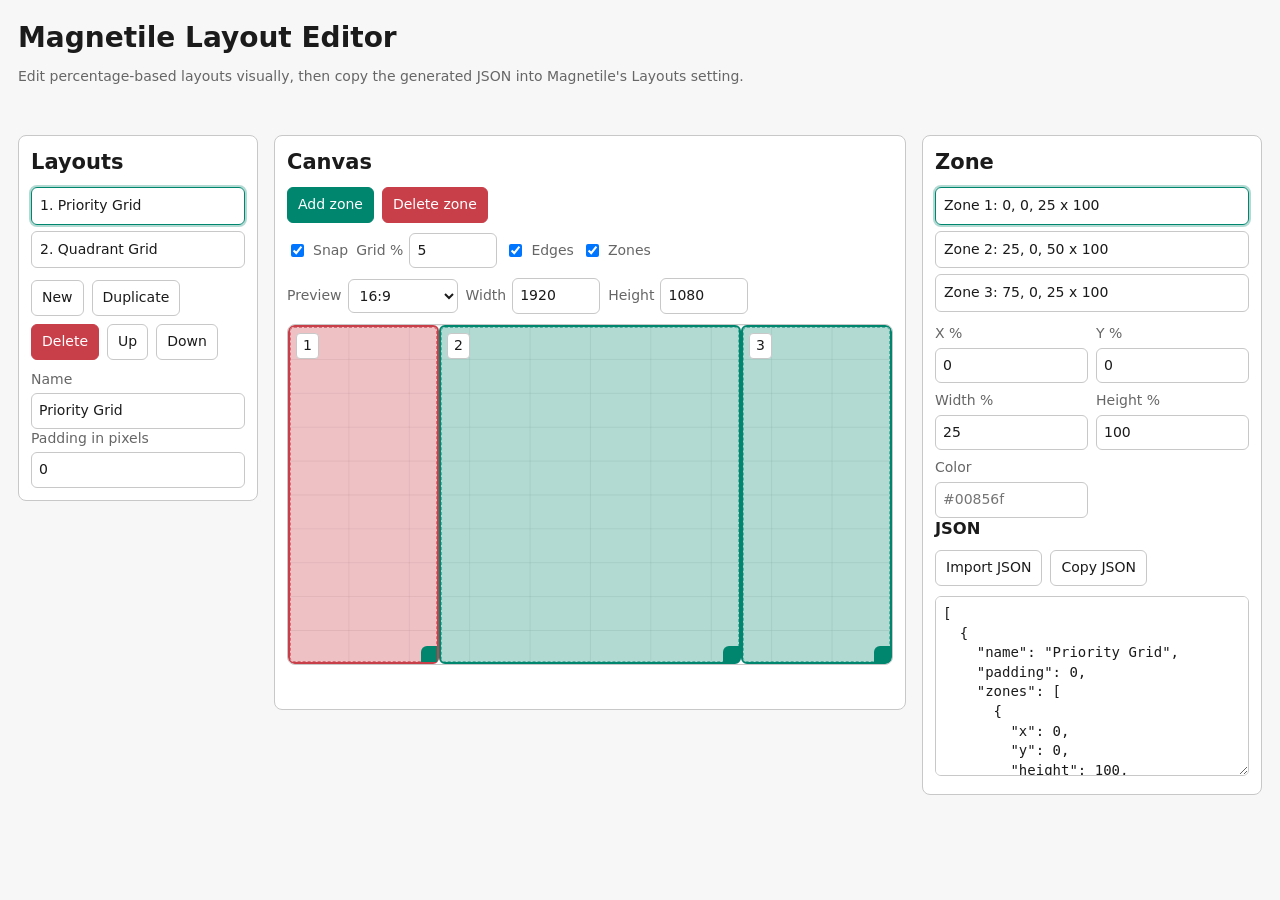
==== tools/layout-editor.html @ 6bfdb69e "Preview padding and screen ratios in editor" ====
<!doctype html>
<html lang="en">
<head>
  <meta charset="utf-8">
  <meta name="viewport" content="width=device-width, initial-scale=1">
  <title>Magnetile Layout Editor</title>
  <style>
    :root {
      color-scheme: light dark;
      --bg: #f7f7f7;
      --panel: #ffffff;
      --text: #1b1b1b;
      --muted: #666666;
      --border: #c8c8c8;
      --accent: #00856f;
      --accent-2: #c83f49;
      --zone: rgba(0, 133, 111, 0.22);
    }

    @media (prefers-color-scheme: dark) {
      :root {
        --bg: #161616;
        --panel: #242424;
        --text: #f0f0f0;
        --muted: #b8b8b8;
        --border: #4b4b4b;
        --zone: rgba(0, 190, 160, 0.24);
      }
    }

    * {
      box-sizing: border-box;
    }

    body {
      margin: 0;
      font: 14px/1.4 system-ui, sans-serif;
      color: var(--text);
      background: var(--bg);
    }

    header,
    main {
      max-width: 1280px;
      margin: 0 auto;
      padding: 18px;
    }

    h1,
    h2,
    h3 {
      margin: 0 0 10px;
    }

    p {
      color: var(--muted);
      margin: 0 0 12px;
    }

    button,
    input,
    select,
    textarea {
      font: inherit;
    }

    button {
      border: 1px solid var(--border);
      border-radius: 6px;
      background: var(--panel);
      color: var(--text);
      padding: 7px 10px;
      cursor: pointer;
    }

    button.primary {
      background: var(--accent);
      color: white;
      border-color: var(--accent);
    }

    button.danger {
      color: white;
      background: var(--accent-2);
      border-color: var(--accent-2);
    }

    input,
    select,
    textarea {
      width: 100%;
      border: 1px solid var(--border);
      border-radius: 6px;
      background: var(--panel);
      color: var(--text);
      padding: 7px;
    }

    textarea {
      min-height: 180px;
      resize: vertical;
      font-family: ui-monospace, SFMono-Regular, Consolas, monospace;
    }

    .grid {
      display: grid;
      grid-template-columns: 240px 1fr 340px;
      gap: 16px;
      align-items: start;
    }

    .panel {
      background: var(--panel);
      border: 1px solid var(--border);
      border-radius: 8px;
      padding: 12px;
    }

    .toolbar,
    .row {
      display: flex;
      gap: 8px;
      flex-wrap: wrap;
      align-items: center;
      margin-bottom: 10px;
    }

    .toolbar label {
      display: flex;
      align-items: center;
      gap: 6px;
    }

    .toolbar input[type="checkbox"] {
      width: auto;
    }

    .toolbar input[type="number"] {
      width: 88px;
    }

    .toolbar select {
      width: 110px;
    }

    .layouts,
    .zones {
      display: grid;
      gap: 6px;
      margin-bottom: 12px;
    }

    .item {
      display: flex;
      align-items: center;
      justify-content: space-between;
      gap: 8px;
      border: 1px solid var(--border);
      border-radius: 6px;
      padding: 8px;
      cursor: pointer;
    }

    .item.active {
      border-color: var(--accent);
      outline: 2px solid color-mix(in srgb, var(--accent) 30%, transparent);
    }

    .canvas-wrap {
      aspect-ratio: 16 / 9;
      border: 1px solid var(--border);
      border-radius: 8px;
      background:
        linear-gradient(to right, color-mix(in srgb, var(--border) 35%, transparent) 1px, transparent 1px),
        linear-gradient(to bottom, color-mix(in srgb, var(--border) 35%, transparent) 1px, transparent 1px),
        var(--panel);
      background-size: 10% 10%;
      position: relative;
      overflow: hidden;
      user-select: none;
    }

    .zone {
      position: absolute;
      border: 2px solid var(--accent);
      border-radius: 6px;
      background: var(--zone);
      min-width: 24px;
      min-height: 24px;
      cursor: move;
    }

    .zone.active {
      border-color: var(--accent-2);
      background: color-mix(in srgb, var(--accent-2) 22%, transparent);
    }

    .zone .label {
      position: absolute;
      top: 6px;
      left: 6px;
      background: var(--panel);
      border: 1px solid var(--border);
      border-radius: 4px;
      padding: 2px 6px;
      pointer-events: none;
    }

    .zone .handle {
      position: absolute;
      right: 0;
      bottom: 0;
      width: 16px;
      height: 16px;
      cursor: nwse-resize;
      background: var(--accent);
      border-top-left-radius: 6px;
    }

    .padding-preview {
      position: absolute;
      border: 1px dashed color-mix(in srgb, var(--accent) 65%, var(--panel));
      border-radius: 4px;
      background: color-mix(in srgb, var(--accent) 10%, transparent);
      pointer-events: none;
    }

    .zone.active .padding-preview {
      border-color: color-mix(in srgb, var(--accent-2) 75%, var(--panel));
      background: color-mix(in srgb, var(--accent-2) 12%, transparent);
    }

    .form-grid {
      display: grid;
      grid-template-columns: 1fr 1fr;
      gap: 8px;
    }

    label {
      display: grid;
      gap: 4px;
      color: var(--muted);
    }

    .status {
      min-height: 20px;
      color: var(--muted);
    }

    @media (max-width: 1000px) {
      .grid {
        grid-template-columns: 1fr;
      }
    }
  </style>
</head>
<body>
  <header>
    <h1>Magnetile Layout Editor</h1>
    <p>Edit percentage-based layouts visually, then copy the generated JSON into Magnetile's Layouts setting.</p>
  </header>

  <main class="grid">
    <section class="panel">
      <h2>Layouts</h2>
      <div class="layouts" id="layoutList"></div>
      <div class="toolbar">
        <button id="addLayout">New</button>
        <button id="duplicateLayout">Duplicate</button>
        <button id="deleteLayout" class="danger">Delete</button>
        <button id="moveLayoutUp">Up</button>
        <button id="moveLayoutDown">Down</button>
      </div>
      <label>Name <input id="layoutName"></label>
      <label>Padding in pixels <input id="layoutPadding" type="number" min="0" step="1"></label>
    </section>

    <section class="panel">
      <h2>Canvas</h2>
      <div class="toolbar">
        <button id="addZone" class="primary">Add zone</button>
        <button id="deleteZone" class="danger">Delete zone</button>
      </div>
      <div class="toolbar">
        <label><input id="snapEnabled" type="checkbox" checked> Snap</label>
        <label>Grid % <input id="snapStep" type="number" min="0.1" max="100" step="0.1" value="5"></label>
        <label><input id="snapEdges" type="checkbox" checked> Edges</label>
        <label><input id="snapZones" type="checkbox" checked> Zones</label>
      </div>
      <div class="toolbar">
        <label>Preview
          <select id="previewRatio">
            <option value="16:9">16:9</option>
            <option value="16:10">16:10</option>
            <option value="21:9">21:9</option>
            <option value="32:9">32:9</option>
            <option value="4:3">4:3</option>
            <option value="custom">Custom</option>
          </select>
        </label>
        <label>Width <input id="previewWidth" type="number" min="100" step="1" value="1920"></label>
        <label>Height <input id="previewHeight" type="number" min="100" step="1" value="1080"></label>
      </div>
      <div class="canvas-wrap" id="canvas"></div>
      <p class="status" id="status"></p>
    </section>

    <section class="panel">
      <h2>Zone</h2>
      <div class="zones" id="zoneList"></div>
      <div class="form-grid">
        <label>X % <input id="zoneX" type="number" min="0" max="100" step="0.1"></label>
        <label>Y % <input id="zoneY" type="number" min="0" max="100" step="0.1"></label>
        <label>Width % <input id="zoneWidth" type="number" min="0.1" max="100" step="0.1"></label>
        <label>Height % <input id="zoneHeight" type="number" min="0.1" max="100" step="0.1"></label>
        <label>Color <input id="zoneColor" placeholder="#00856f"></label>
      </div>
      <h3>JSON</h3>
      <div class="toolbar">
        <button id="loadJson">Import JSON</button>
        <button id="copyJson">Copy JSON</button>
      </div>
      <textarea id="json"></textarea>
    </section>
  </main>

  <script>
    const defaults = [
      {
        name: "Priority Grid",
        padding: 0,
        zones: [
          { x: 0, y: 0, height: 100, width: 25 },
          { x: 25, y: 0, height: 100, width: 50 },
          { x: 75, y: 0, height: 100, width: 25 }
        ]
      },
      {
        name: "Quadrant Grid",
        padding: 0,
        zones: [
          { x: 0, y: 0, height: 50, width: 50 },
          { x: 0, y: 50, height: 50, width: 50 },
          { x: 50, y: 50, height: 50, width: 50 },
          { x: 50, y: 0, height: 50, width: 50 }
        ]
      }
    ];

    let layouts = structuredClone(defaults);
    let layoutIndex = 0;
    let zoneIndex = 0;
    let drag = null;
    const snapTolerance = 1.25;

    const el = id => document.getElementById(id);
    const canvas = el("canvas");
    const previewRatios = {
      "16:9": [1920, 1080],
      "16:10": [1920, 1200],
      "21:9": [3440, 1440],
      "32:9": [5120, 1440],
      "4:3": [1600, 1200]
    };

    function clamp(value, min, max) {
      return Math.min(max, Math.max(min, value));
    }

    function activeLayout() {
      return layouts[layoutIndex];
    }

    function activeZone() {
      return activeLayout().zones[zoneIndex] || null;
    }

    function previewSize() {
      return {
        width: Math.max(100, Number(el("previewWidth").value) || 1920),
        height: Math.max(100, Number(el("previewHeight").value) || 1080)
      };
    }

    function applyPreviewRatio() {
      const selected = el("previewRatio").value;
      if (selected !== "custom" && previewRatios[selected]) {
        const [width, height] = previewRatios[selected];
        el("previewWidth").value = width;
        el("previewHeight").value = height;
      }
      const size = previewSize();
      canvas.style.aspectRatio = `${size.width} / ${size.height}`;
    }

    function normalizeZone(zone) {
      zone.x = clamp(Number(zone.x) || 0, 0, 100);
      zone.y = clamp(Number(zone.y) || 0, 0, 100);
      zone.width = clamp(Number(zone.width) || 10, 0.1, 100 - zone.x);
      zone.height = clamp(Number(zone.height) || 10, 0.1, 100 - zone.y);
      if (!zone.color) delete zone.color;
    }

    function snapConfig() {
      return {
        enabled: el("snapEnabled").checked,
        step: Math.max(0.1, Number(el("snapStep").value) || 5),
        edges: el("snapEdges").checked,
        zones: el("snapZones").checked
      };
    }

    function snapNumber(value, targets, tolerance) {
      let snapped = value;
      let best = tolerance;
      for (const target of targets) {
        const distance = Math.abs(value - target);
        if (distance <= best) {
          snapped = target;
          best = distance;
        }
      }
      return Number(snapped.toFixed(1));
    }

    function snapZone(zone, index, resize) {
      const config = snapConfig();
      if (!config.enabled) {
        normalizeZone(zone);
        return;
      }

      if (config.step > 0) {
        if (resize) {
          const right = Math.round((zone.x + zone.width) / config.step) * config.step;
          const bottom = Math.round((zone.y + zone.height) / config.step) * config.step;
          zone.width = right - zone.x;
          zone.height = bottom - zone.y;
        } else {
          zone.x = Math.round(zone.x / config.step) * config.step;
          zone.y = Math.round(zone.y / config.step) * config.step;
        }
      }

      const xTargets = [];
      const yTargets = [];
      if (config.edges) {
        xTargets.push(0, 100);
        yTargets.push(0, 100);
      }
      if (config.zones) {
        activeLayout().zones.forEach((other, otherIndex) => {
          if (otherIndex === index) return;
          xTargets.push(other.x, other.x + other.width);
          yTargets.push(other.y, other.y + other.height);
        });
      }

      if (resize) {
        const right = snapNumber(zone.x + zone.width, xTargets, snapTolerance);
        const bottom = snapNumber(zone.y + zone.height, yTargets, snapTolerance);
        zone.width = right - zone.x;
        zone.height = bottom - zone.y;
      } else {
        const snappedX = snapNumber(zone.x, xTargets, snapTolerance);
        const snappedY = snapNumber(zone.y, yTargets, snapTolerance);
        const snappedRight = snapNumber(zone.x + zone.width, xTargets, snapTolerance);
        const snappedBottom = snapNumber(zone.y + zone.height, yTargets, snapTolerance);
        if (Math.abs(snappedX - zone.x) <= Math.abs(snappedRight - (zone.x + zone.width)))
          zone.x = snappedX;
        else
          zone.x = snappedRight - zone.width;
        if (Math.abs(snappedY - zone.y) <= Math.abs(snappedBottom - (zone.y + zone.height)))
          zone.y = snappedY;
        else
          zone.y = snappedBottom - zone.height;
      }

      normalizeZone(zone);
    }

    function render() {
      if (!layouts.length) layouts.push({ name: "Layout 1", padding: 0, zones: [] });
      layoutIndex = clamp(layoutIndex, 0, layouts.length - 1);
      zoneIndex = clamp(zoneIndex, 0, Math.max(0, activeLayout().zones.length - 1));

      el("layoutList").innerHTML = "";
      layouts.forEach((layout, index) => {
        const item = document.createElement("div");
        item.className = "item" + (index === layoutIndex ? " active" : "");
        item.textContent = `${index + 1}. ${layout.name || "Unnamed"}`;
        item.onclick = () => { layoutIndex = index; zoneIndex = 0; render(); };
        el("layoutList").append(item);
      });

      el("layoutName").value = activeLayout().name || "";
      el("layoutPadding").value = activeLayout().padding || 0;
      applyPreviewRatio();

      canvas.innerHTML = "";
      activeLayout().zones.forEach((zone, index) => {
        normalizeZone(zone);
        const size = previewSize();
        const padding = Math.max(0, Number(activeLayout().padding) || 0);
        const zonePixelWidth = zone.width / 100 * size.width;
        const zonePixelHeight = zone.height / 100 * size.height;
        const insetX = clamp(padding, 0, Math.max(0, zonePixelWidth / 2));
        const insetY = clamp(padding, 0, Math.max(0, zonePixelHeight / 2));
        const node = document.createElement("div");
        node.className = "zone" + (index === zoneIndex ? " active" : "");
        node.style.left = zone.x + "%";
        node.style.top = zone.y + "%";
        node.style.width = zone.width + "%";
        node.style.height = zone.height + "%";
        node.style.borderColor = zone.color || "";
        node.innerHTML = `<span class="padding-preview"></span><span class="label">${index + 1}</span><span class="handle"></span>`;
        const preview = node.querySelector(".padding-preview");
        preview.style.left = insetX + "px";
        preview.style.top = insetY + "px";
        preview.style.right = insetX + "px";
        preview.style.bottom = insetY + "px";
        node.onpointerdown = event => startDrag(event, index, event.target.classList.contains("handle"));
        canvas.append(node);
      });

      el("zoneList").innerHTML = "";
      activeLayout().zones.forEach((zone, index) => {
        const item = document.createElement("div");
        item.className = "item" + (index === zoneIndex ? " active" : "");
        item.textContent = `Zone ${index + 1}: ${zone.x}, ${zone.y}, ${zone.width} x ${zone.height}`;
        item.onclick = () => { zoneIndex = index; render(); };
        el("zoneList").append(item);
      });

      const zone = activeZone();
      for (const id of ["zoneX", "zoneY", "zoneWidth", "zoneHeight", "zoneColor"]) {
        el(id).disabled = !zone;
      }
      if (zone) {
        el("zoneX").value = zone.x;
        el("zoneY").value = zone.y;
        el("zoneWidth").value = zone.width;
        el("zoneHeight").value = zone.height;
        el("zoneColor").value = zone.color || "";
      }

      el("json").value = JSON.stringify(layouts, null, 2);
    }

    function setStatus(text) {
      el("status").textContent = text;
    }

    function startDrag(event, index, resize) {
      zoneIndex = index;
      const rect = canvas.getBoundingClientRect();
      const zone = activeZone();
      drag = {
        resize,
        startX: event.clientX,
        startY: event.clientY,
        canvasW: rect.width,
        canvasH: rect.height,
        zone: { ...zone }
      };
      canvas.setPointerCapture(event.pointerId);
      render();
    }

    canvas.onpointermove = event => {
      if (!drag) return;
      const zone = activeZone();
      const dx = (event.clientX - drag.startX) / drag.canvasW * 100;
      const dy = (event.clientY - drag.startY) / drag.canvasH * 100;
      if (drag.resize) {
        zone.width = clamp(Number((drag.zone.width + dx).toFixed(1)), 0.1, 100 - zone.x);
        zone.height = clamp(Number((drag.zone.height + dy).toFixed(1)), 0.1, 100 - zone.y);
      } else {
        zone.x = clamp(Number((drag.zone.x + dx).toFixed(1)), 0, 100 - zone.width);
        zone.y = clamp(Number((drag.zone.y + dy).toFixed(1)), 0, 100 - zone.height);
      }
      snapZone(zone, zoneIndex, drag.resize);
      render();
    };

    canvas.onpointerup = () => {
      drag = null;
    };

    el("addLayout").onclick = () => {
      layouts.push({ name: `Layout ${layouts.length + 1}`, padding: 0, zones: [{ x: 0, y: 0, width: 50, height: 50 }] });
      layoutIndex = layouts.length - 1;
      zoneIndex = 0;
      render();
    };

    el("duplicateLayout").onclick = () => {
      const copy = structuredClone(activeLayout());
      copy.name = `${copy.name || "Layout"} Copy`;
      layouts.splice(layoutIndex + 1, 0, copy);
      layoutIndex += 1;
      render();
    };

    el("deleteLayout").onclick = () => {
      if (layouts.length <= 1) return setStatus("At least one layout is required.");
      layouts.splice(layoutIndex, 1);
      render();
    };

    el("moveLayoutUp").onclick = () => {
      if (layoutIndex <= 0) return;
      [layouts[layoutIndex - 1], layouts[layoutIndex]] = [layouts[layoutIndex], layouts[layoutIndex - 1]];
      layoutIndex -= 1;
      render();
    };

    el("moveLayoutDown").onclick = () => {
      if (layoutIndex >= layouts.length - 1) return;
      [layouts[layoutIndex + 1], layouts[layoutIndex]] = [layouts[layoutIndex], layouts[layoutIndex + 1]];
      layoutIndex += 1;
      render();
    };

    el("addZone").onclick = () => {
      activeLayout().zones.push({ x: 10, y: 10, width: 40, height: 40 });
      zoneIndex = activeLayout().zones.length - 1;
      render();
    };

    el("deleteZone").onclick = () => {
      if (!activeZone()) return;
      activeLayout().zones.splice(zoneIndex, 1);
      render();
    };

    el("layoutName").oninput = event => {
      activeLayout().name = event.target.value;
      render();
    };

    el("layoutPadding").oninput = event => {
      activeLayout().padding = Math.max(0, Number(event.target.value) || 0);
      render();
    };

    el("previewRatio").onchange = () => {
      applyPreviewRatio();
      render();
    };

    for (const id of ["previewWidth", "previewHeight"]) {
      el(id).oninput = () => {
        el("previewRatio").value = "custom";
        applyPreviewRatio();
        render();
      };
    }

    for (const [id, key] of [["zoneX", "x"], ["zoneY", "y"], ["zoneWidth", "width"], ["zoneHeight", "height"]]) {
      el(id).oninput = event => {
        const zone = activeZone();
        if (!zone) return;
        zone[key] = Number(event.target.value);
        snapZone(zone, zoneIndex, key === "width" || key === "height");
        render();
      };
    }

    el("zoneColor").oninput = event => {
      const zone = activeZone();
      if (!zone) return;
      zone.color = event.target.value.trim();
      normalizeZone(zone);
      render();
    };

    el("loadJson").onclick = () => {
      try {
        const parsed = JSON.parse(el("json").value);
        if (!Array.isArray(parsed) || parsed.length === 0) throw new Error("Expected a non-empty layout array.");
        layouts = parsed;
        layoutIndex = 0;
        zoneIndex = 0;
        render();
        setStatus("Imported JSON.");
      } catch (error) {
        setStatus(error.message);
      }
    };

    el("copyJson").onclick = async () => {
      try {
        await navigator.clipboard.writeText(el("json").value);
        setStatus("Copied JSON.");
      } catch (error) {
        el("json").focus();
        el("json").select();
        setStatus("Copy is blocked by this browser. The JSON is selected.");
      }
    };

    render();
  </script>
</body>
</html>
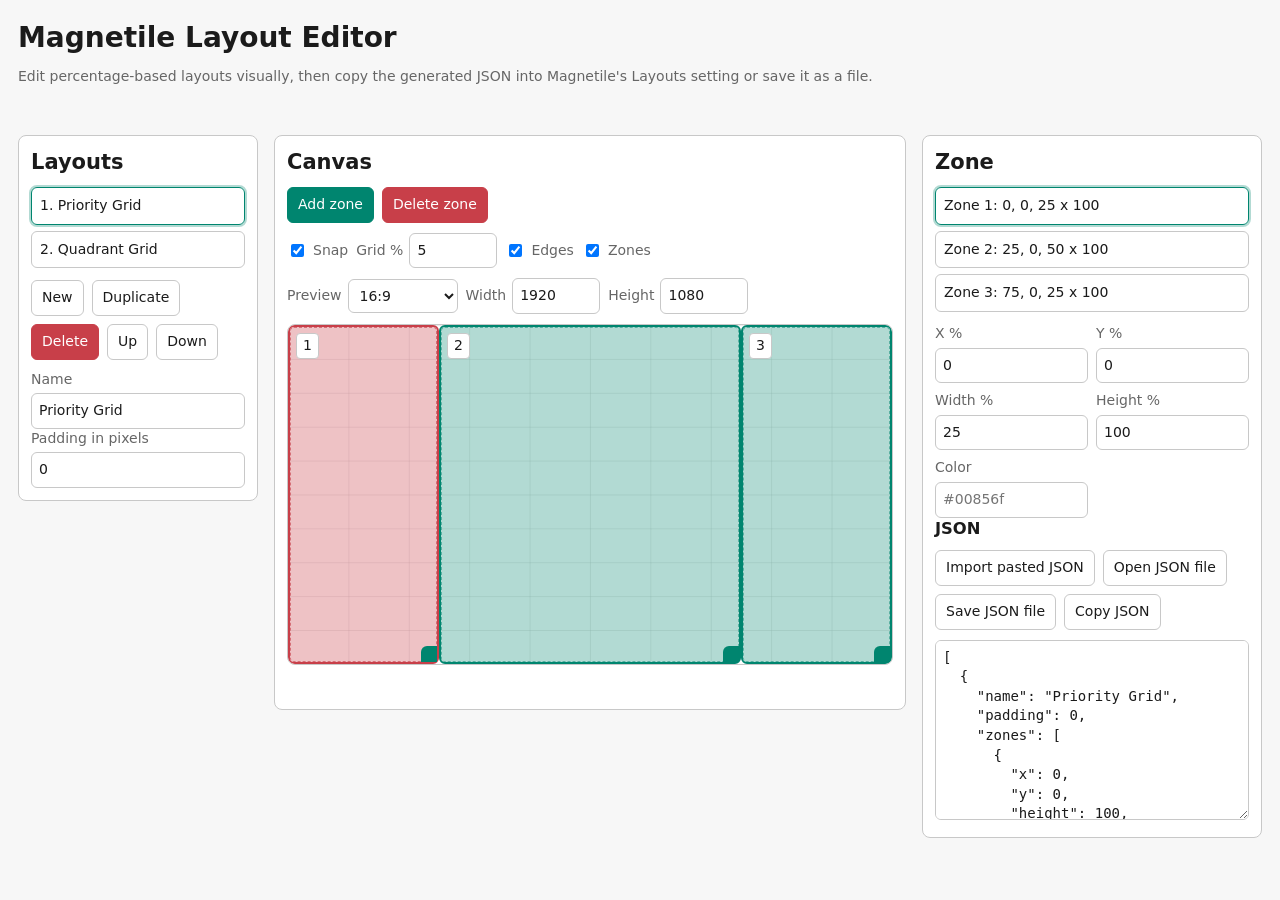
==== commit 00a11d48: "Add JSON file import and export to editor" ====
--- a/tools/layout-editor.html
+++ b/tools/layout-editor.html
@@ -257,7 +257,7 @@
 <body>
   <header>
     <h1>Magnetile Layout Editor</h1>
-    <p>Edit percentage-based layouts visually, then copy the generated JSON into Magnetile's Layouts setting.</p>
+    <p>Edit percentage-based layouts visually, then copy the generated JSON into Magnetile's Layouts setting or save it as a file.</p>
   </header>
 
   <main class="grid">
@@ -317,9 +317,12 @@
       </div>
       <h3>JSON</h3>
       <div class="toolbar">
-        <button id="loadJson">Import JSON</button>
+        <button id="loadJson">Import pasted JSON</button>
+        <button id="openJson">Open JSON file</button>
+        <button id="saveJson">Save JSON file</button>
         <button id="copyJson">Copy JSON</button>
       </div>
+      <input id="jsonFile" type="file" accept="application/json,.json" hidden>
       <textarea id="json"></textarea>
     </section>
   </main>
@@ -551,6 +554,20 @@
       el("status").textContent = text;
     }
 
+    function importJsonText(text) {
+      const parsed = JSON.parse(text);
+      if (!Array.isArray(parsed) || parsed.length === 0) throw new Error("Expected a non-empty layout array.");
+      layouts = parsed;
+      layoutIndex = 0;
+      zoneIndex = 0;
+      render();
+    }
+
+    function layoutFileName() {
+      const name = (activeLayout().name || "magnetile-layouts").toLowerCase().replace(/[^a-z0-9]+/g, "-").replace(/^-|-$/g, "");
+      return `${name || "magnetile-layouts"}.json`;
+    }
+
     function startDrag(event, index, resize) {
       zoneIndex = index;
       const rect = canvas.getBoundingClientRect();
@@ -677,16 +694,39 @@
 
     el("loadJson").onclick = () => {
       try {
-        const parsed = JSON.parse(el("json").value);
-        if (!Array.isArray(parsed) || parsed.length === 0) throw new Error("Expected a non-empty layout array.");
-        layouts = parsed;
-        layoutIndex = 0;
-        zoneIndex = 0;
-        render();
-        setStatus("Imported JSON.");
+        importJsonText(el("json").value);
+        setStatus("Imported pasted JSON.");
       } catch (error) {
         setStatus(error.message);
       }
+    };
+
+    el("openJson").onclick = () => {
+      el("jsonFile").click();
+    };
+
+    el("jsonFile").onchange = async event => {
+      const [file] = event.target.files;
+      if (!file) return;
+      try {
+        importJsonText(await file.text());
+        setStatus(`Opened ${file.name}.`);
+      } catch (error) {
+        setStatus(error.message);
+      } finally {
+        event.target.value = "";
+      }
+    };
+
+    el("saveJson").onclick = () => {
+      const blob = new Blob([el("json").value + "\n"], { type: "application/json" });
+      const url = URL.createObjectURL(blob);
+      const link = document.createElement("a");
+      link.href = url;
+      link.download = layoutFileName();
+      link.click();
+      URL.revokeObjectURL(url);
+      setStatus("Saved JSON file.");
     };
 
     el("copyJson").onclick = async () => {
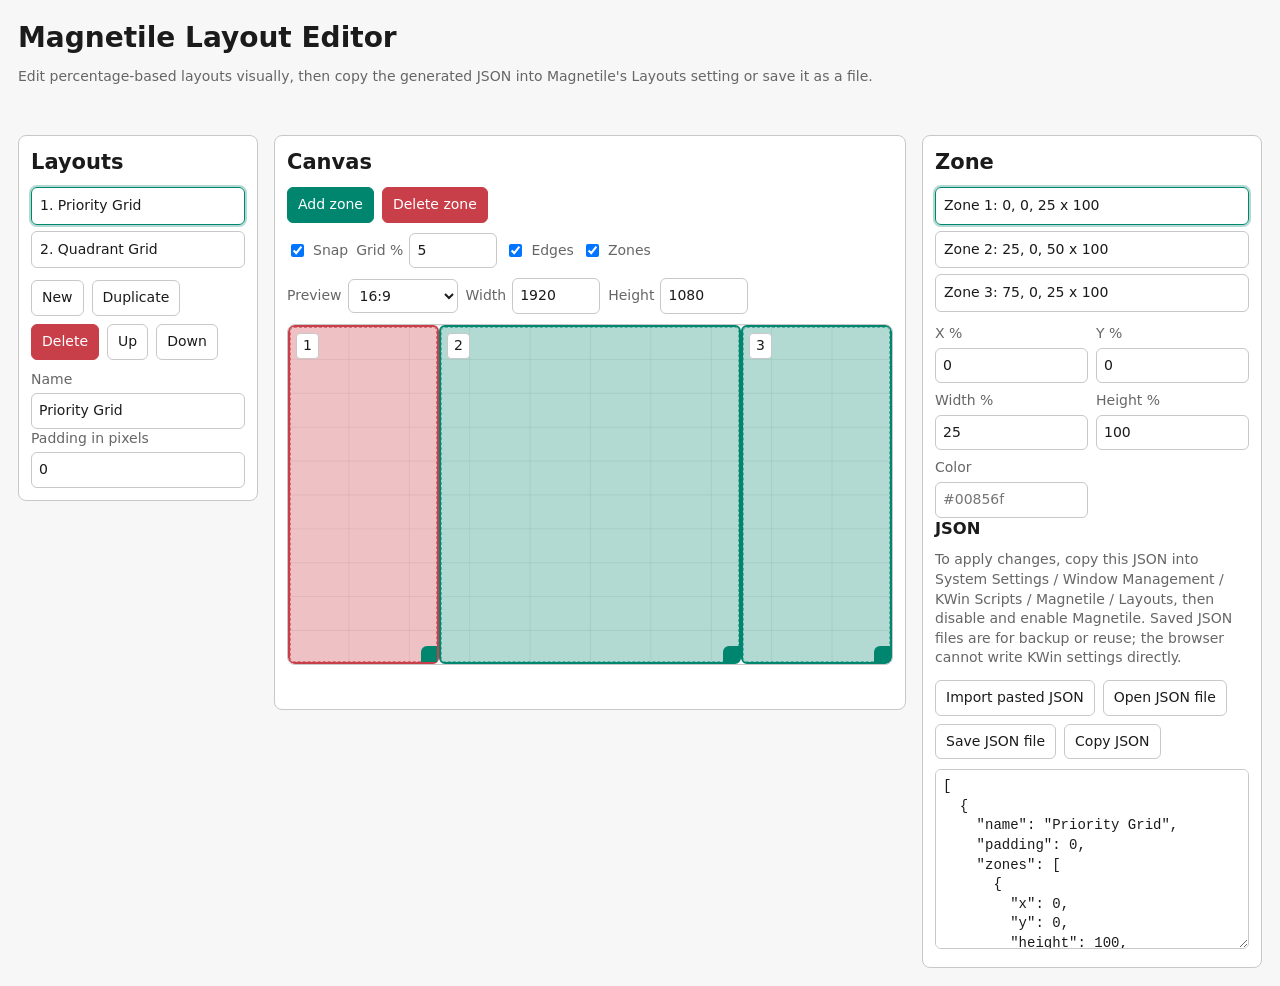
==== commit 56c687f0: "Document applying editor JSON" ====
--- a/tools/layout-editor.html
+++ b/tools/layout-editor.html
@@ -316,6 +316,12 @@
         <label>Color <input id="zoneColor" placeholder="#00856f"></label>
       </div>
       <h3>JSON</h3>
+      <p>
+        To apply changes, copy this JSON into
+        System Settings / Window Management / KWin Scripts / Magnetile / Layouts,
+        then disable and enable Magnetile. Saved JSON files are for backup or reuse;
+        the browser cannot write KWin settings directly.
+      </p>
       <div class="toolbar">
         <button id="loadJson">Import pasted JSON</button>
         <button id="openJson">Open JSON file</button>
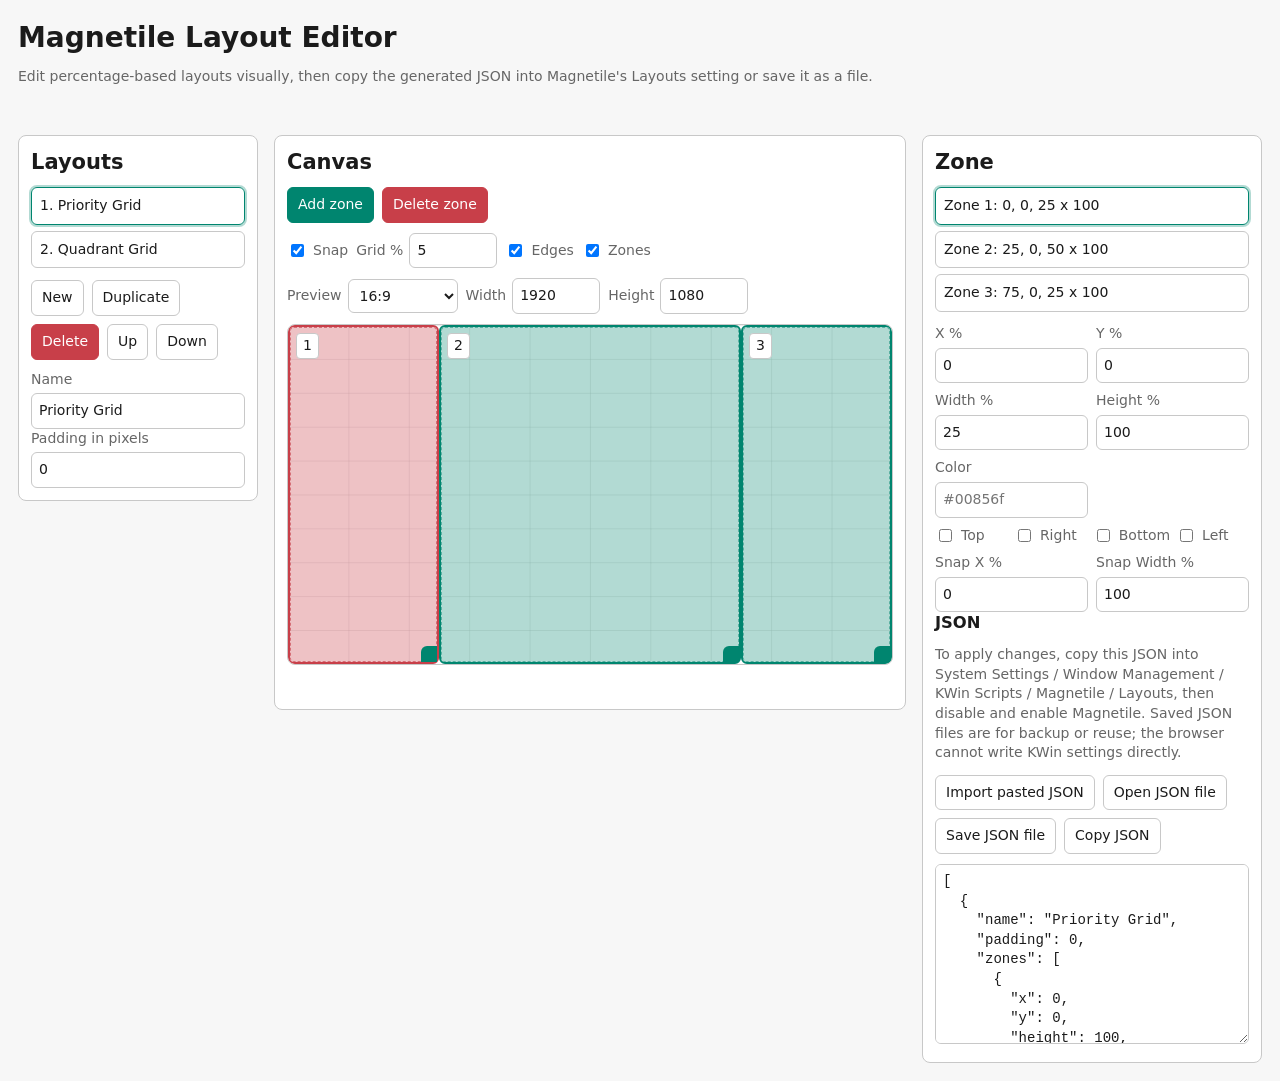
==== commit 9c5ab989: "Add custom edge snap triggers" ====
--- a/tools/layout-editor.html
+++ b/tools/layout-editor.html
@@ -234,6 +234,23 @@
       display: grid;
       grid-template-columns: 1fr 1fr;
       gap: 8px;
+    }
+
+    .edge-options {
+      display: grid;
+      grid-template-columns: repeat(4, 1fr);
+      gap: 6px;
+      grid-column: 1 / -1;
+    }
+
+    .edge-options label {
+      display: flex;
+      align-items: center;
+      gap: 6px;
+    }
+
+    .edge-options input {
+      width: auto;
     }
 
     label {
@@ -314,6 +331,14 @@
         <label>Width % <input id="zoneWidth" type="number" min="0.1" max="100" step="0.1"></label>
         <label>Height % <input id="zoneHeight" type="number" min="0.1" max="100" step="0.1"></label>
         <label>Color <input id="zoneColor" placeholder="#00856f"></label>
+        <div class="edge-options" aria-label="Snap edges">
+          <label><input class="snapEdge" type="checkbox" value="top"> Top</label>
+          <label><input class="snapEdge" type="checkbox" value="right"> Right</label>
+          <label><input class="snapEdge" type="checkbox" value="bottom"> Bottom</label>
+          <label><input class="snapEdge" type="checkbox" value="left"> Left</label>
+        </div>
+        <label>Snap X % <input id="zoneSnapX" type="number" min="0" max="100" step="0.1"></label>
+        <label>Snap Width % <input id="zoneSnapWidth" type="number" min="0" max="100" step="0.1"></label>
       </div>
       <h3>JSON</h3>
       <p>
@@ -408,6 +433,45 @@
       zone.width = clamp(Number(zone.width) || 10, 0.1, 100 - zone.x);
       zone.height = clamp(Number(zone.height) || 10, 0.1, 100 - zone.y);
       if (!zone.color) delete zone.color;
+      normalizeSnapFields(zone);
+    }
+
+    function normalizeSnapFields(zone) {
+      const valid = new Set(["top", "right", "bottom", "left"]);
+      const rawEdges = Array.isArray(zone.snapEdge) ? zone.snapEdge : (zone.snapEdge ? [zone.snapEdge] : []);
+      const edges = rawEdges.map(edge => String(edge).toLowerCase()).filter(edge => valid.has(edge));
+      if (edges.length === 0) {
+        delete zone.snapEdge;
+      } else if (edges.length === 1) {
+        zone.snapEdge = edges[0];
+      } else {
+        zone.snapEdge = edges;
+      }
+      if (zone.snapX !== undefined)
+        zone.snapX = Number(clamp(Number(zone.snapX) || 0, 0, 100).toFixed(1));
+      if (zone.snapWidth !== undefined)
+        zone.snapWidth = Number(clamp(Number(zone.snapWidth) || 0, 0, 100).toFixed(1));
+    }
+
+    function snapEdges(zone) {
+      if (!zone || zone.snapEdge === undefined) return [];
+      return Array.isArray(zone.snapEdge) ? zone.snapEdge : [zone.snapEdge];
+    }
+
+    function writeSnapFields() {
+      const zone = activeZone();
+      if (!zone) return;
+      const edges = [...document.querySelectorAll(".snapEdge:checked")].map(input => input.value);
+      if (edges.length === 0) {
+        delete zone.snapEdge;
+        delete zone.snapX;
+        delete zone.snapWidth;
+      } else {
+        zone.snapEdge = edges.length === 1 ? edges[0] : edges;
+        zone.snapX = Number(el("zoneSnapX").value) || 0;
+        zone.snapWidth = Number(el("zoneSnapWidth").value) || 100;
+      }
+      normalizeZone(zone);
     }
 
     function snapConfig() {
@@ -542,15 +606,21 @@
       });
 
       const zone = activeZone();
-      for (const id of ["zoneX", "zoneY", "zoneWidth", "zoneHeight", "zoneColor"]) {
+      for (const id of ["zoneX", "zoneY", "zoneWidth", "zoneHeight", "zoneColor", "zoneSnapX", "zoneSnapWidth"]) {
         el(id).disabled = !zone;
       }
+      document.querySelectorAll(".snapEdge").forEach(input => {
+        input.disabled = !zone;
+        input.checked = zone ? snapEdges(zone).includes(input.value) : false;
+      });
       if (zone) {
         el("zoneX").value = zone.x;
         el("zoneY").value = zone.y;
         el("zoneWidth").value = zone.width;
         el("zoneHeight").value = zone.height;
         el("zoneColor").value = zone.color || "";
+        el("zoneSnapX").value = zone.snapX !== undefined ? zone.snapX : 0;
+        el("zoneSnapWidth").value = zone.snapWidth !== undefined ? zone.snapWidth : 100;
       }
 
       el("json").value = JSON.stringify(layouts, null, 2);
@@ -698,6 +768,20 @@
       render();
     };
 
+    document.querySelectorAll(".snapEdge").forEach(input => {
+      input.onchange = () => {
+        writeSnapFields();
+        render();
+      };
+    });
+
+    for (const id of ["zoneSnapX", "zoneSnapWidth"]) {
+      el(id).oninput = () => {
+        writeSnapFields();
+        render();
+      };
+    }
+
     el("loadJson").onclick = () => {
       try {
         importJsonText(el("json").value);
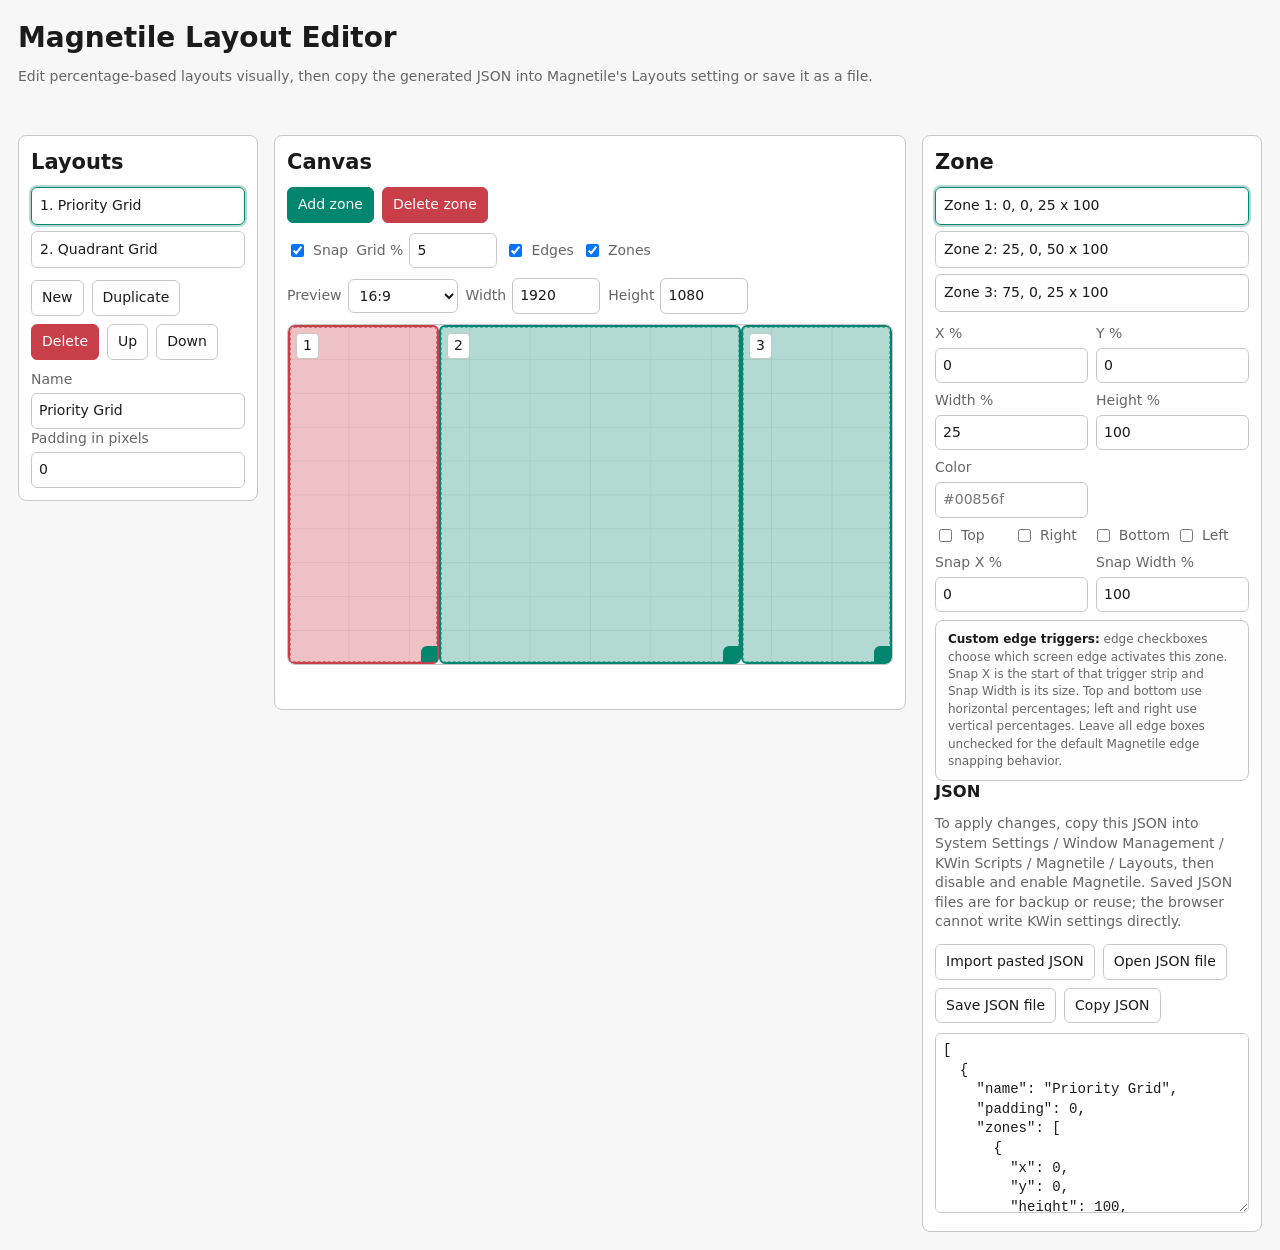
==== commit 2f606baf: "Add custom trigger help to layout editor" ====
--- a/tools/layout-editor.html
+++ b/tools/layout-editor.html
@@ -251,6 +251,23 @@
 
     .edge-options input {
       width: auto;
+    }
+
+    .field-help {
+      grid-column: 1 / -1;
+      margin: 0;
+      padding: 10px 12px;
+      border: 1px solid var(--border);
+      border-radius: 8px;
+      color: var(--muted);
+      background: color-mix(in srgb, var(--panel) 88%, var(--bg));
+      font-size: 12px;
+      line-height: 1.45;
+    }
+
+    .field-help strong {
+      color: var(--text);
+      font-weight: 600;
     }
 
     label {
@@ -339,6 +356,13 @@
         </div>
         <label>Snap X % <input id="zoneSnapX" type="number" min="0" max="100" step="0.1"></label>
         <label>Snap Width % <input id="zoneSnapWidth" type="number" min="0" max="100" step="0.1"></label>
+        <p class="field-help">
+          <strong>Custom edge triggers:</strong> edge checkboxes choose which
+          screen edge activates this zone. Snap X is the start of that trigger
+          strip and Snap Width is its size. Top and bottom use horizontal
+          percentages; left and right use vertical percentages. Leave all edge
+          boxes unchecked for the default Magnetile edge snapping behavior.
+        </p>
       </div>
       <h3>JSON</h3>
       <p>
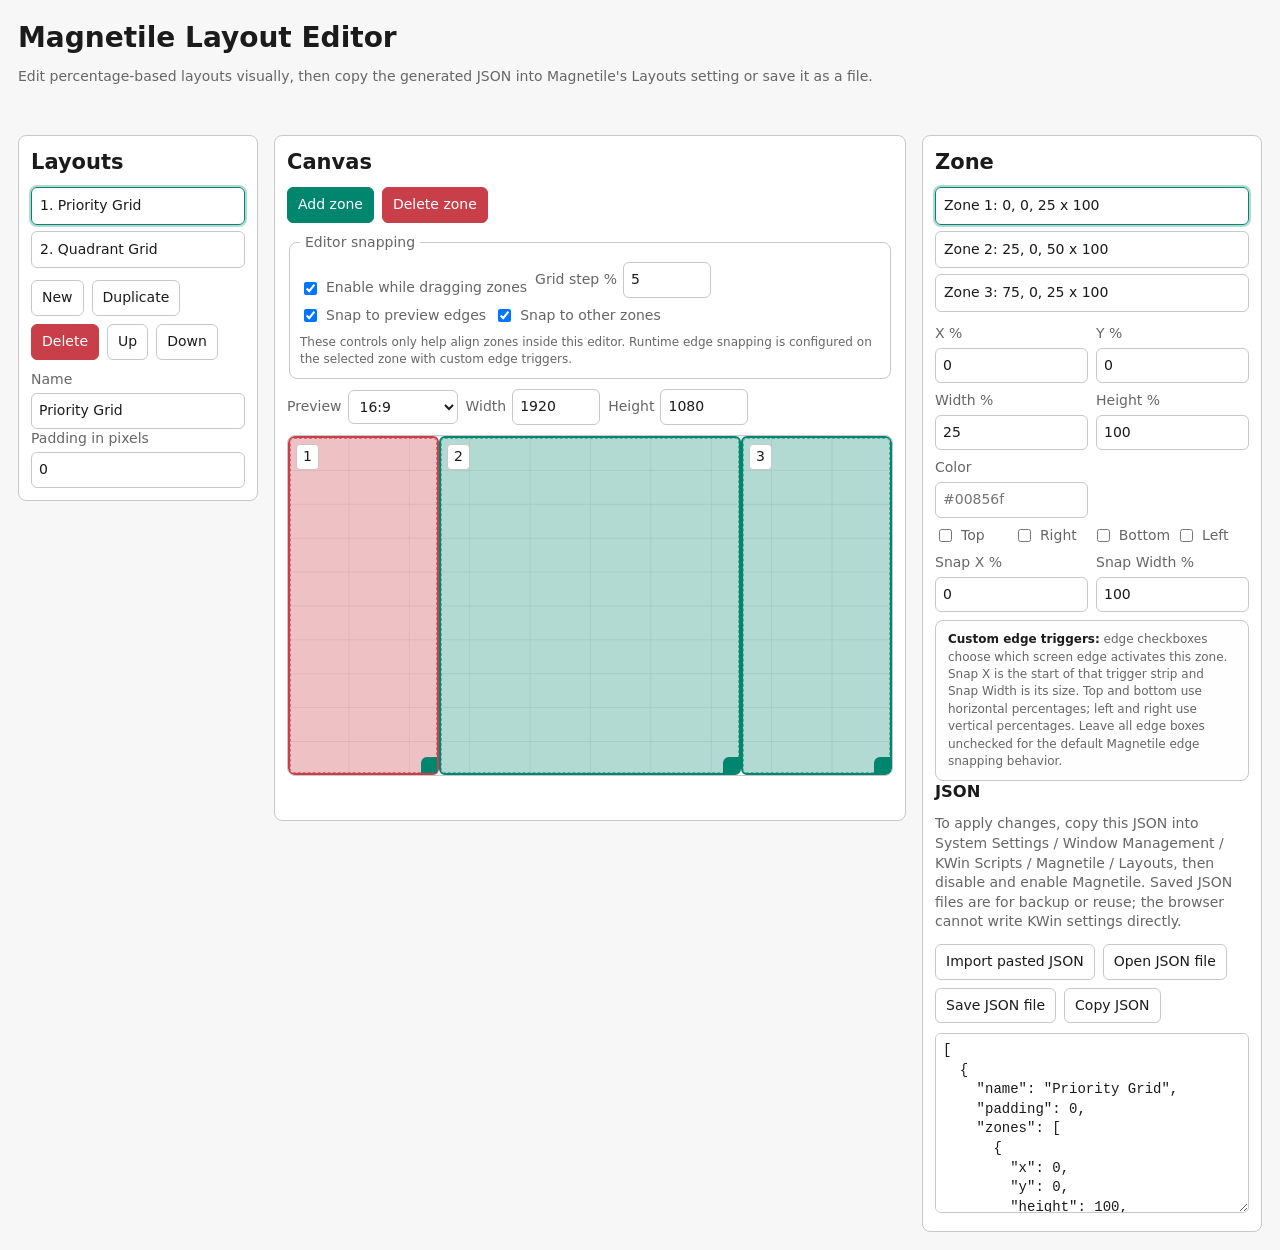
==== commit 707c9486: "Clarify editor snapping controls" ====
--- a/tools/layout-editor.html
+++ b/tools/layout-editor.html
@@ -125,6 +125,29 @@
       margin-bottom: 10px;
     }
 
+    fieldset.toolbar {
+      border: 1px solid var(--border);
+      border-radius: 8px;
+      padding: 10px;
+    }
+
+    fieldset.toolbar legend {
+      padding: 0 5px;
+      color: var(--muted);
+    }
+
+    .editor-snap-controls {
+      align-items: end;
+    }
+
+    .control-help {
+      flex-basis: 100%;
+      margin: 0;
+      color: var(--muted);
+      font-size: 12px;
+      line-height: 1.45;
+    }
+
     .toolbar label {
       display: flex;
       align-items: center;
@@ -315,12 +338,14 @@
         <button id="addZone" class="primary">Add zone</button>
         <button id="deleteZone" class="danger">Delete zone</button>
       </div>
-      <div class="toolbar">
-        <label><input id="snapEnabled" type="checkbox" checked> Snap</label>
-        <label>Grid % <input id="snapStep" type="number" min="0.1" max="100" step="0.1" value="5"></label>
-        <label><input id="snapEdges" type="checkbox" checked> Edges</label>
-        <label><input id="snapZones" type="checkbox" checked> Zones</label>
-      </div>
+      <fieldset class="toolbar editor-snap-controls">
+        <legend>Editor snapping</legend>
+        <label><input id="snapEnabled" type="checkbox" checked> Enable while dragging zones</label>
+        <label>Grid step % <input id="snapStep" type="number" min="0.1" max="100" step="0.1" value="5"></label>
+        <label><input id="snapEdges" type="checkbox" checked> Snap to preview edges</label>
+        <label><input id="snapZones" type="checkbox" checked> Snap to other zones</label>
+        <p class="control-help">These controls only help align zones inside this editor. Runtime edge snapping is configured on the selected zone with custom edge triggers.</p>
+      </fieldset>
       <div class="toolbar">
         <label>Preview
           <select id="previewRatio">
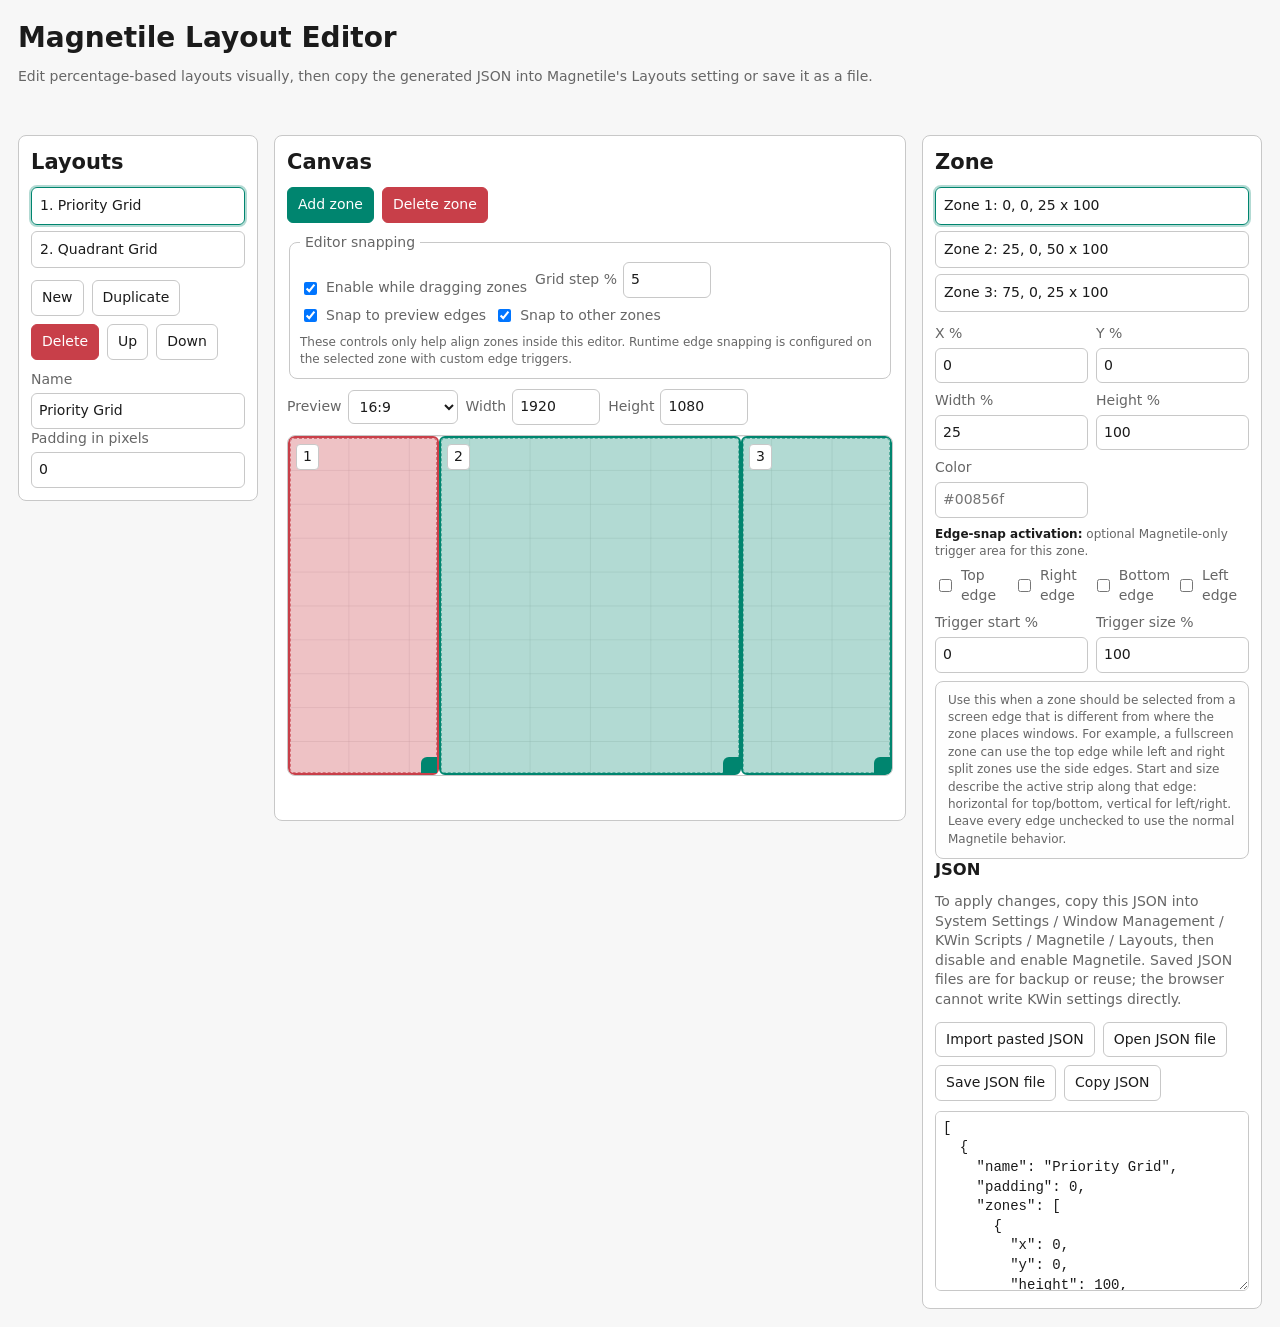
==== commit 68eaf328: "Clarify custom edge trigger purpose" ====
--- a/tools/layout-editor.html
+++ b/tools/layout-editor.html
@@ -274,6 +274,19 @@
 
     .edge-options input {
       width: auto;
+    }
+
+    .fieldset-help {
+      grid-column: 1 / -1;
+      margin: 0;
+      color: var(--muted);
+      font-size: 12px;
+      line-height: 1.45;
+    }
+
+    .fieldset-help strong {
+      color: var(--text);
+      font-weight: 600;
     }
 
     .field-help {
@@ -373,20 +386,22 @@
         <label>Width % <input id="zoneWidth" type="number" min="0.1" max="100" step="0.1"></label>
         <label>Height % <input id="zoneHeight" type="number" min="0.1" max="100" step="0.1"></label>
         <label>Color <input id="zoneColor" placeholder="#00856f"></label>
-        <div class="edge-options" aria-label="Snap edges">
-          <label><input class="snapEdge" type="checkbox" value="top"> Top</label>
-          <label><input class="snapEdge" type="checkbox" value="right"> Right</label>
-          <label><input class="snapEdge" type="checkbox" value="bottom"> Bottom</label>
-          <label><input class="snapEdge" type="checkbox" value="left"> Left</label>
+        <div class="edge-options" aria-label="Edge-snap activation">
+          <p class="fieldset-help"><strong>Edge-snap activation:</strong> optional Magnetile-only trigger area for this zone.</p>
+          <label><input class="snapEdge" type="checkbox" value="top"> Top edge</label>
+          <label><input class="snapEdge" type="checkbox" value="right"> Right edge</label>
+          <label><input class="snapEdge" type="checkbox" value="bottom"> Bottom edge</label>
+          <label><input class="snapEdge" type="checkbox" value="left"> Left edge</label>
         </div>
-        <label>Snap X % <input id="zoneSnapX" type="number" min="0" max="100" step="0.1"></label>
-        <label>Snap Width % <input id="zoneSnapWidth" type="number" min="0" max="100" step="0.1"></label>
+        <label>Trigger start % <input id="zoneSnapX" type="number" min="0" max="100" step="0.1"></label>
+        <label>Trigger size % <input id="zoneSnapWidth" type="number" min="0" max="100" step="0.1"></label>
         <p class="field-help">
-          <strong>Custom edge triggers:</strong> edge checkboxes choose which
-          screen edge activates this zone. Snap X is the start of that trigger
-          strip and Snap Width is its size. Top and bottom use horizontal
-          percentages; left and right use vertical percentages. Leave all edge
-          boxes unchecked for the default Magnetile edge snapping behavior.
+          Use this when a zone should be selected from a screen edge that is
+          different from where the zone places windows. For example, a
+          fullscreen zone can use the top edge while left and right split zones
+          use the side edges. Start and size describe the active strip along
+          that edge: horizontal for top/bottom, vertical for left/right. Leave
+          every edge unchecked to use the normal Magnetile behavior.
         </p>
       </div>
       <h3>JSON</h3>
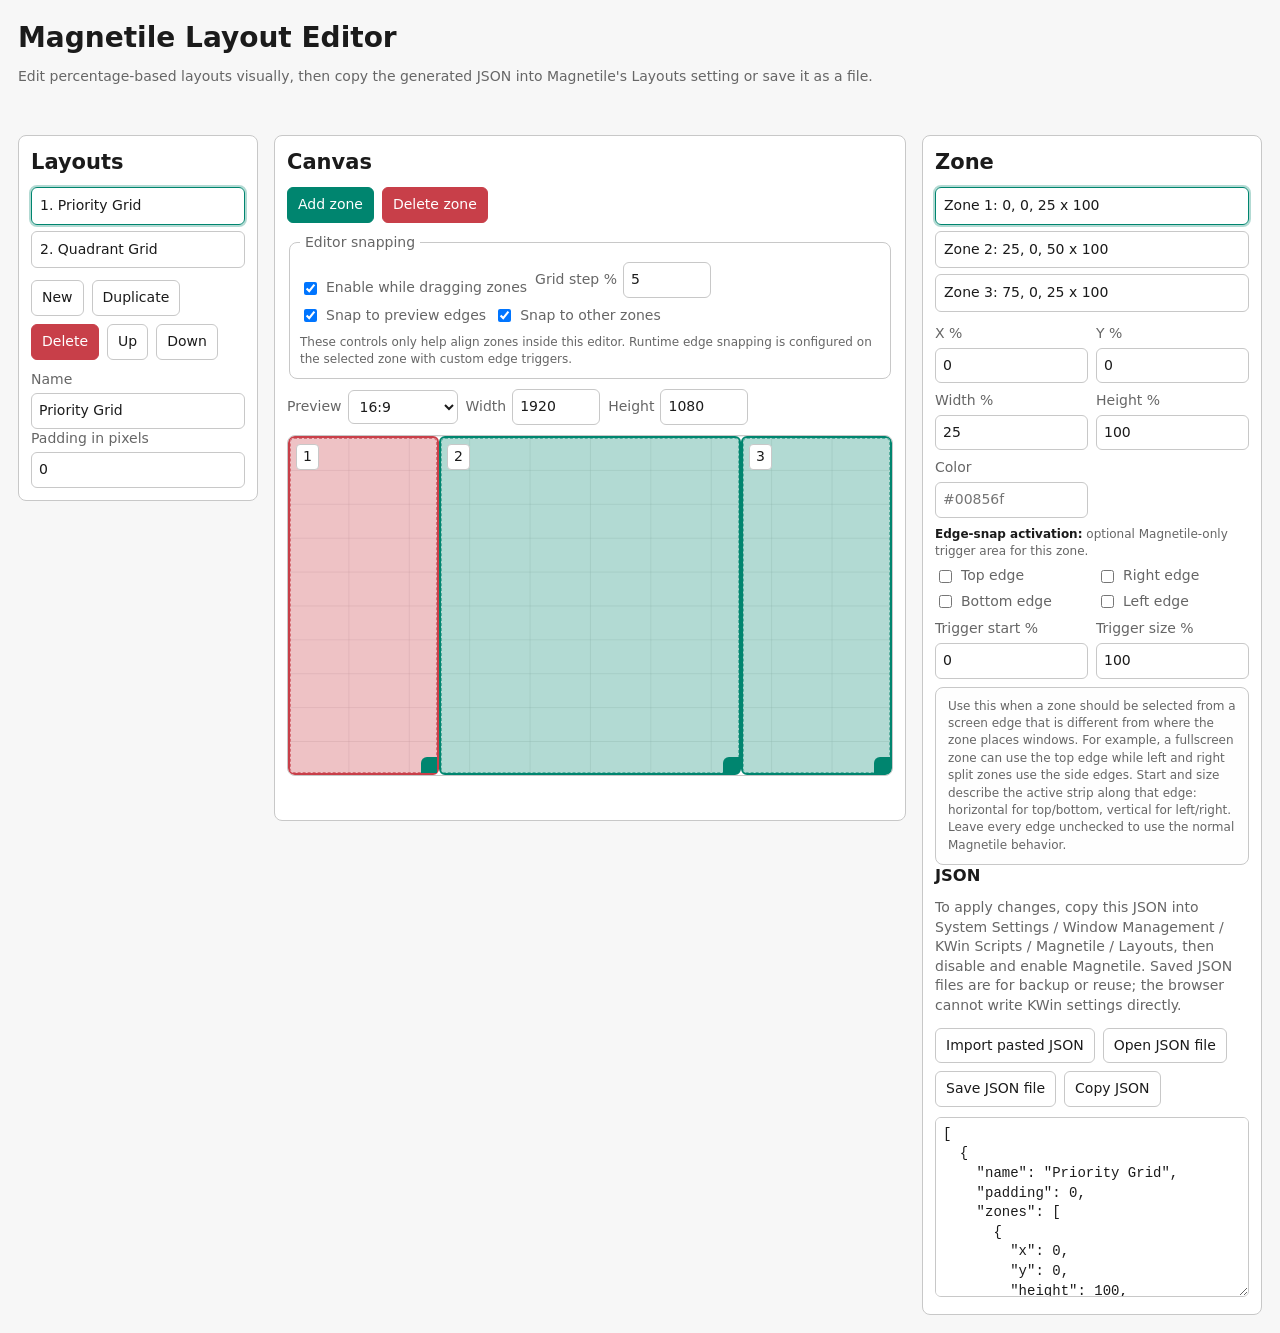
==== commit 35320eb5: "Improve edge trigger control layout" ====
--- a/tools/layout-editor.html
+++ b/tools/layout-editor.html
@@ -260,16 +260,23 @@
     }
 
     .edge-options {
-      display: grid;
-      grid-template-columns: repeat(4, 1fr);
+      display: flex;
+      flex-direction: column;
       gap: 6px;
       grid-column: 1 / -1;
     }
 
-    .edge-options label {
+    .edge-choice-grid {
+      display: grid;
+      grid-template-columns: repeat(2, minmax(0, 1fr));
+      gap: 6px 10px;
+    }
+
+    .edge-choice-grid label {
       display: flex;
       align-items: center;
       gap: 6px;
+      min-width: 0;
     }
 
     .edge-options input {
@@ -388,10 +395,12 @@
         <label>Color <input id="zoneColor" placeholder="#00856f"></label>
         <div class="edge-options" aria-label="Edge-snap activation">
           <p class="fieldset-help"><strong>Edge-snap activation:</strong> optional Magnetile-only trigger area for this zone.</p>
-          <label><input class="snapEdge" type="checkbox" value="top"> Top edge</label>
-          <label><input class="snapEdge" type="checkbox" value="right"> Right edge</label>
-          <label><input class="snapEdge" type="checkbox" value="bottom"> Bottom edge</label>
-          <label><input class="snapEdge" type="checkbox" value="left"> Left edge</label>
+          <div class="edge-choice-grid">
+            <label><input class="snapEdge" type="checkbox" value="top"> Top edge</label>
+            <label><input class="snapEdge" type="checkbox" value="right"> Right edge</label>
+            <label><input class="snapEdge" type="checkbox" value="bottom"> Bottom edge</label>
+            <label><input class="snapEdge" type="checkbox" value="left"> Left edge</label>
+          </div>
         </div>
         <label>Trigger start % <input id="zoneSnapX" type="number" min="0" max="100" step="0.1"></label>
         <label>Trigger size % <input id="zoneSnapWidth" type="number" min="0" max="100" step="0.1"></label>
